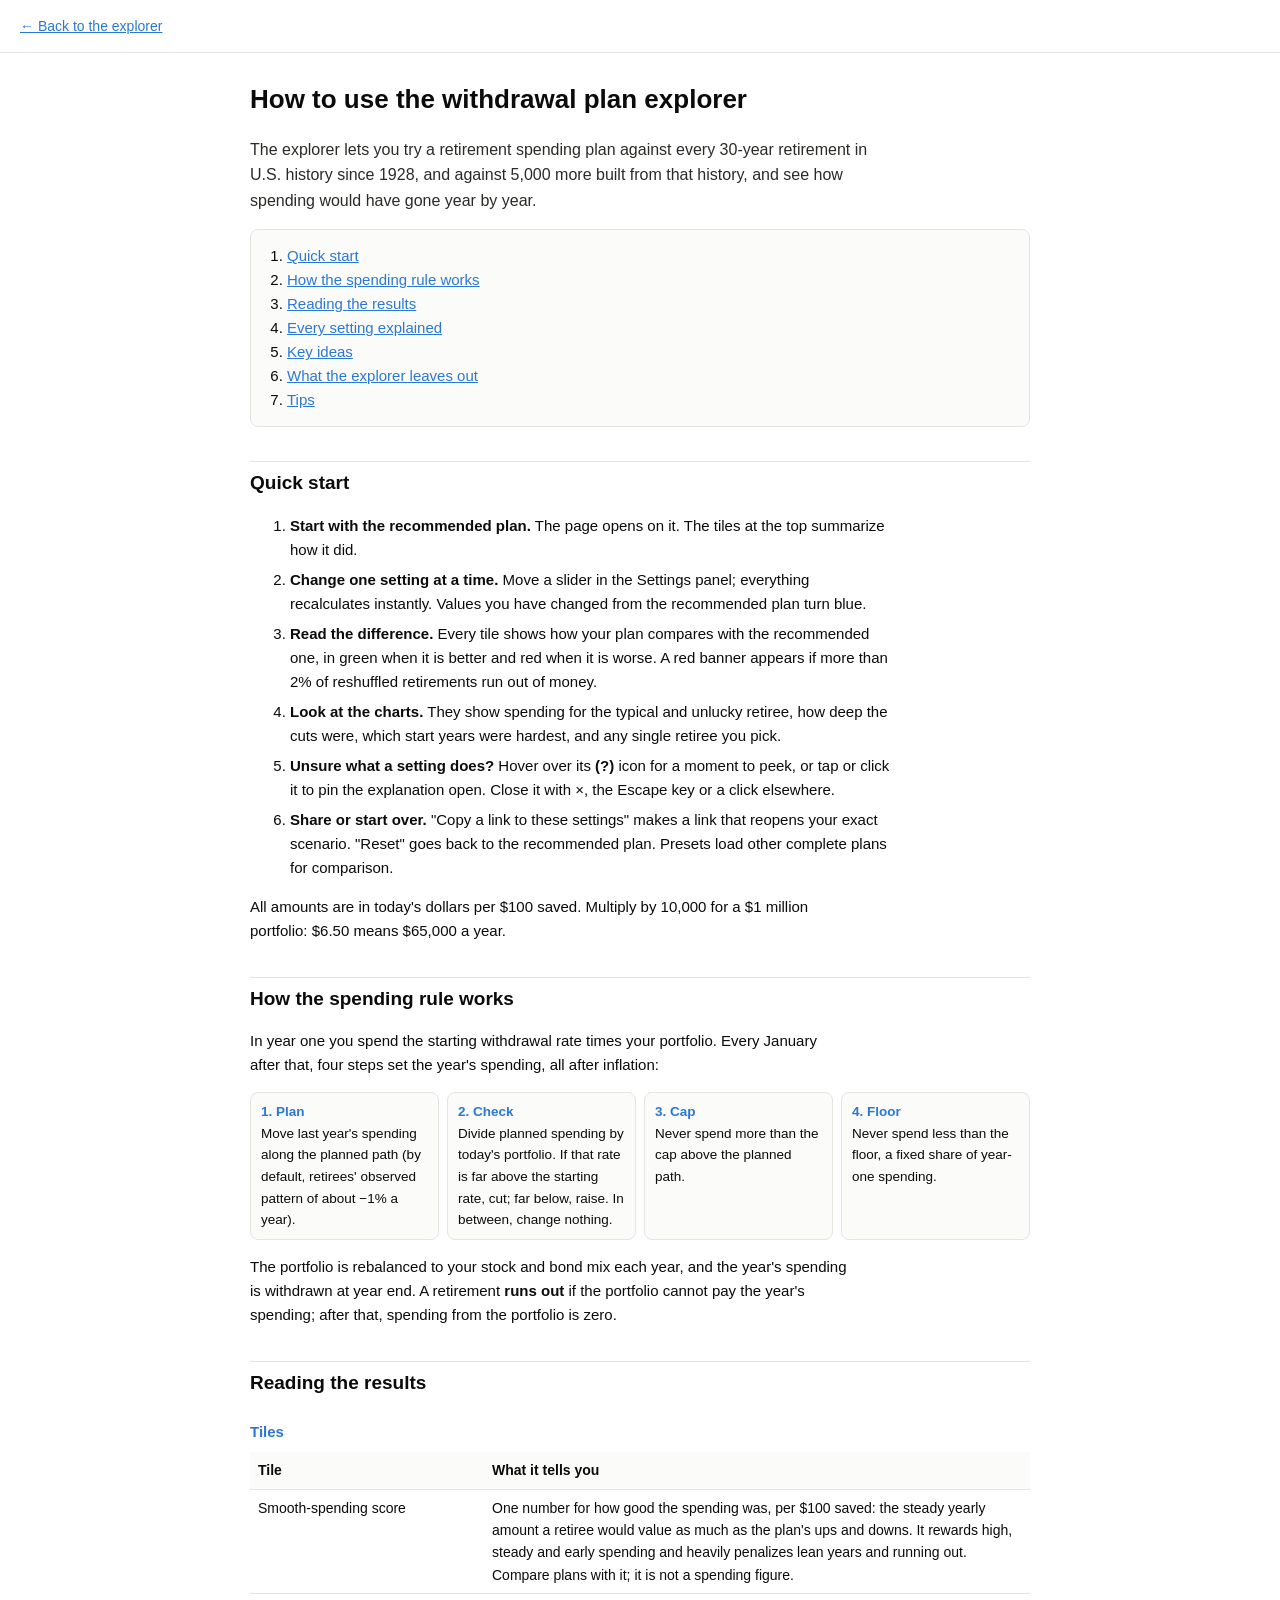
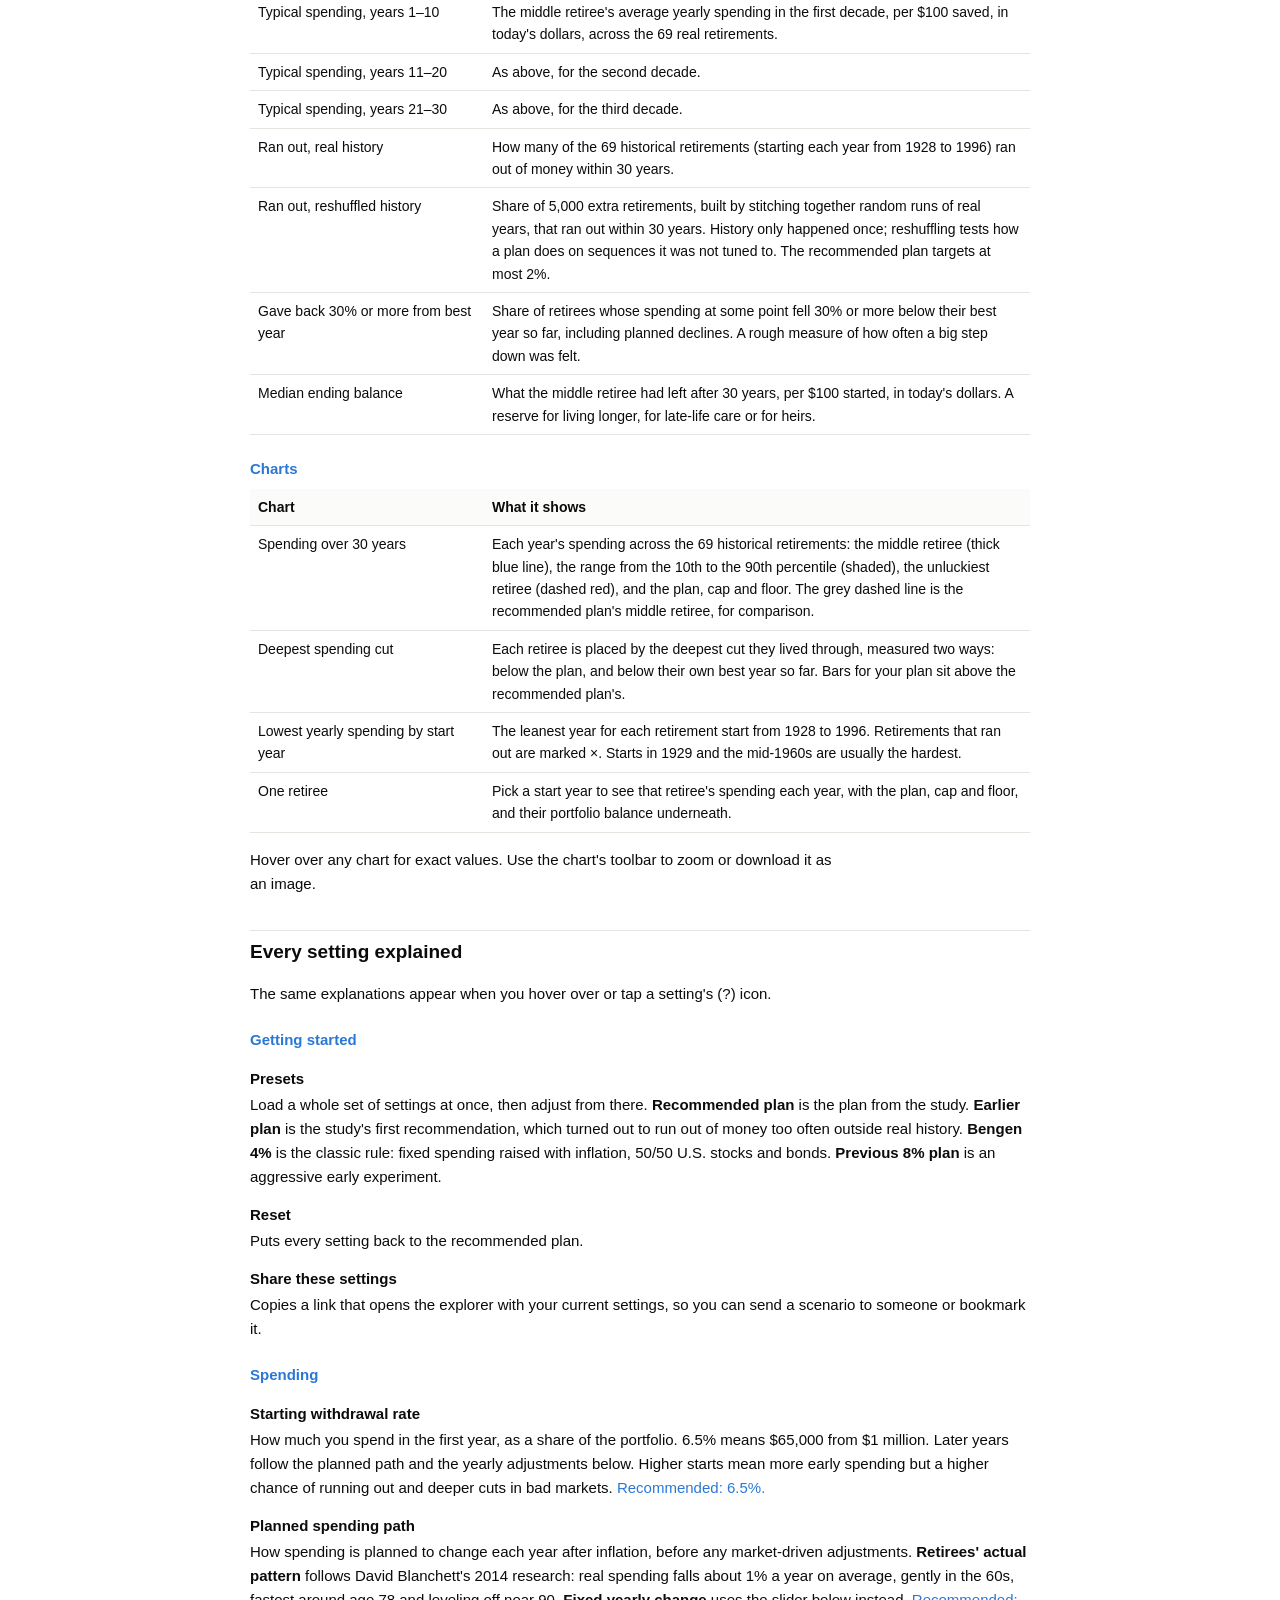
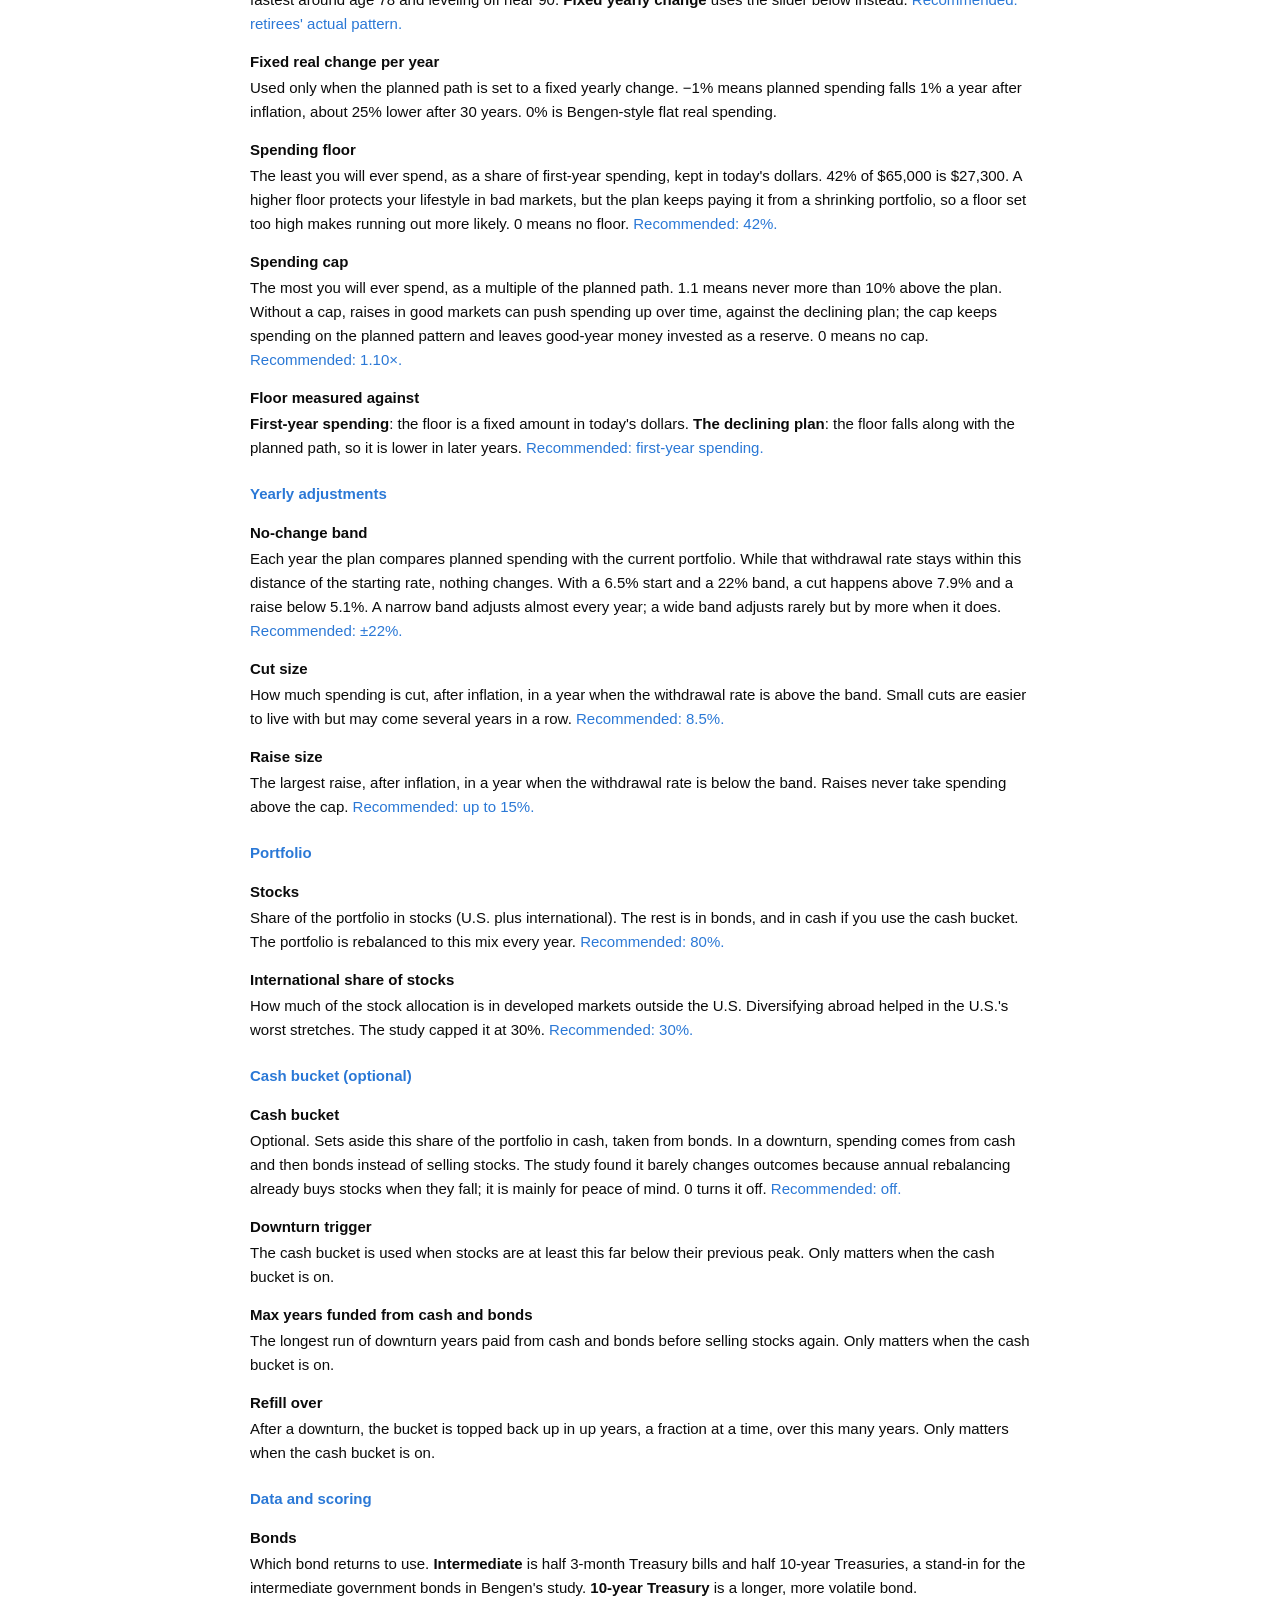
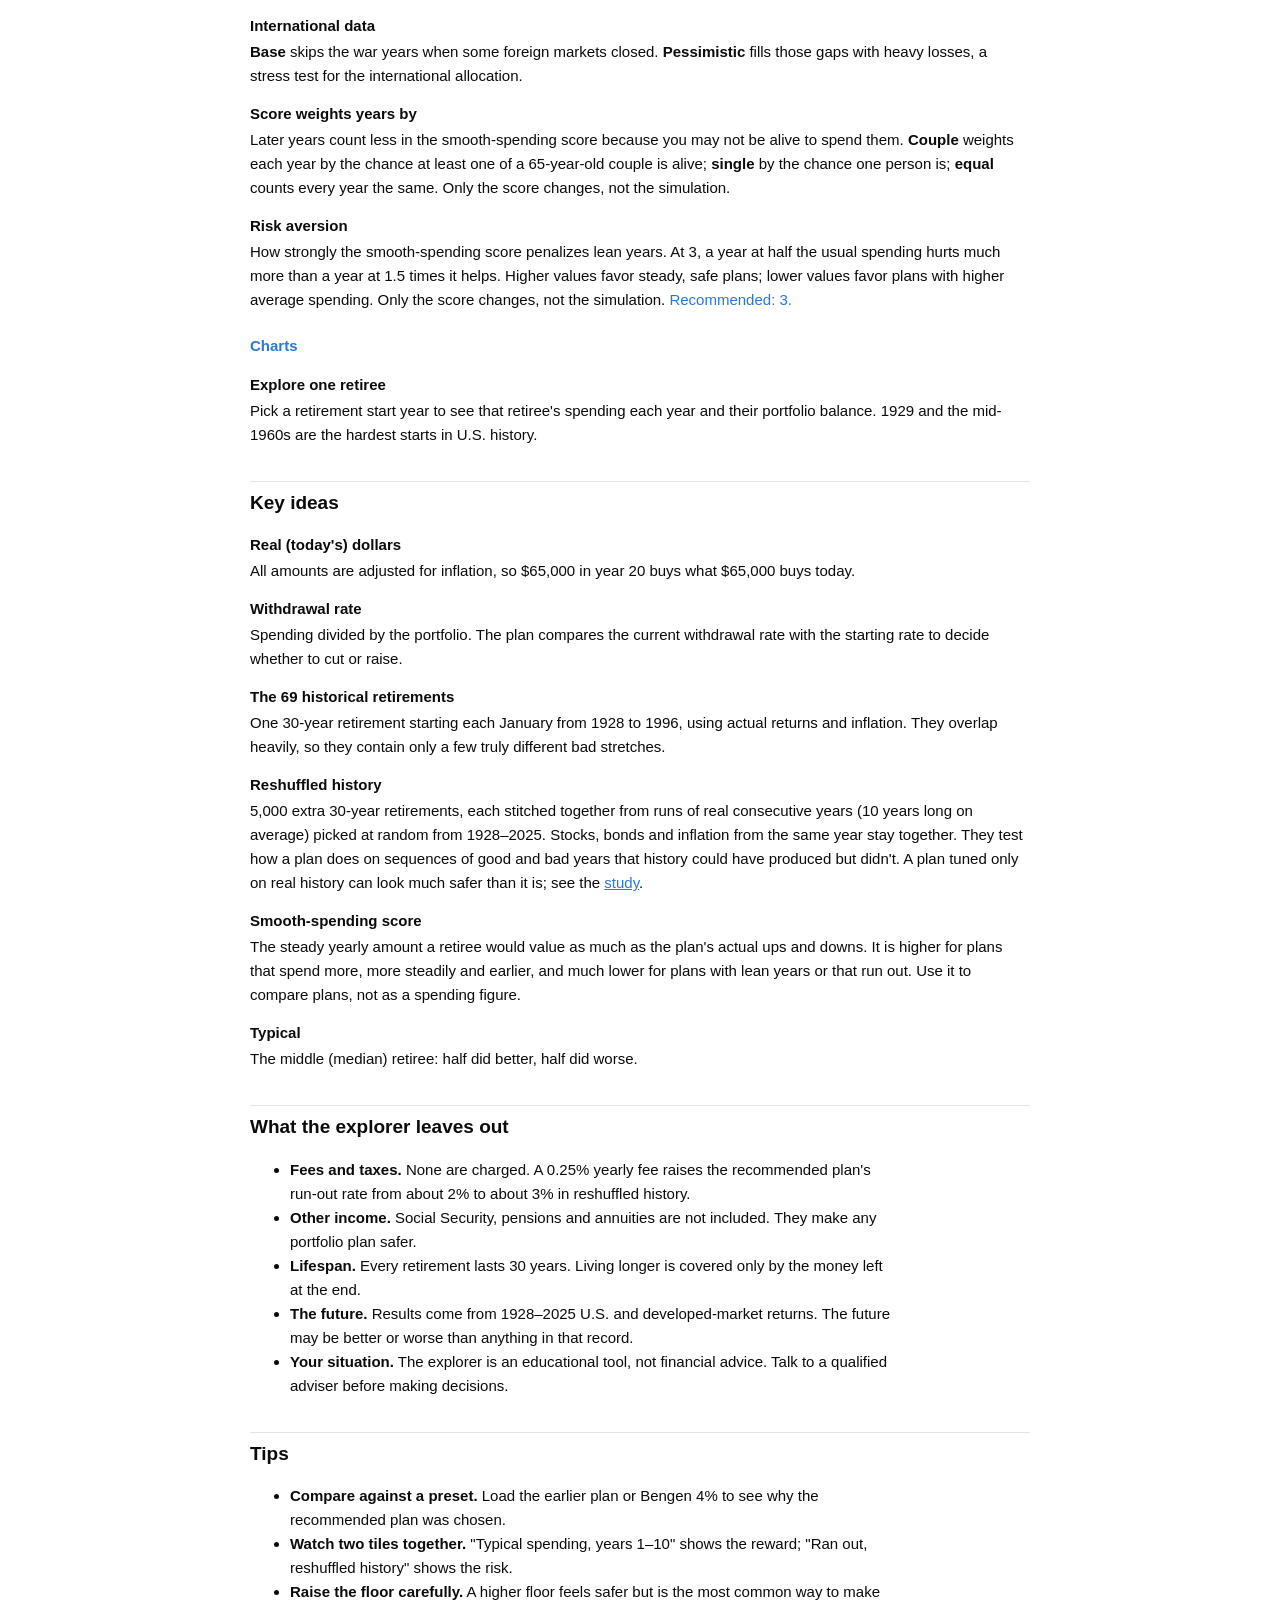
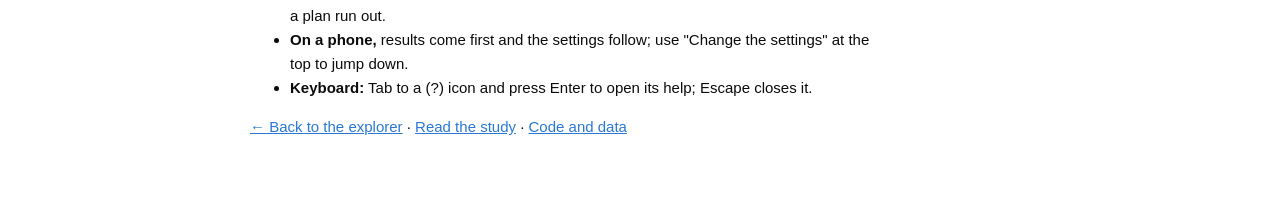
==== docs/dashboard/help.html @ 2305d361 "Dashboard help: (?) popovers for every control and tile, and a how-to page - help.js: one source of " ====
<!doctype html>
<html lang="en">
<head>
<meta charset="utf-8">
<meta name="viewport" content="width=device-width, initial-scale=1">
<title>Explorer Help</title>
<meta name="description" content="How to use the withdrawal plan explorer: what each setting does, how to read the results, and what the model leaves out.">
<meta name="color-scheme" content="light">
<style>
  :root { --ink: #0b0b0b; --muted: #52514e; --grid: #e5e4df; --panel: #fbfbfa; --accent: #2a78d6; }
  * { box-sizing: border-box; }
  body { margin: 0; background: #fff; color: var(--ink); font: 15px/1.6 Inter, -apple-system, "Segoe UI", Roboto, sans-serif; }
  header { padding: 14px 20px; border-bottom: 1px solid var(--grid); }
  header a { color: var(--accent); font-size: 14px; }
  main { max-width: 820px; margin: 0 auto; padding: 8px 20px 48px; }
  h1 { font-size: 26px; margin: 18px 0 6px; }
  h2 { font-size: 19px; margin: 34px 0 8px; padding-top: 6px; border-top: 1px solid var(--grid); }
  h3 { font-size: 15px; margin: 22px 0 6px; color: var(--accent); }
  p, li { max-width: 72ch; }
  .lead { font-size: 16px; color: #2b2a27; }
  a { color: var(--accent); }
  nav.toc { background: var(--panel); border: 1px solid var(--grid); border-radius: 8px; padding: 10px 16px; margin: 16px 0; }
  nav.toc ol { margin: 4px 0; padding-left: 20px; }
  table { border-collapse: collapse; width: 100%; margin: 8px 0 4px; font-size: 14px; }
  th, td { text-align: left; vertical-align: top; padding: 7px 8px; border-bottom: 1px solid var(--grid); }
  th { font-weight: 600; background: var(--panel); }
  td:first-child { width: 30%; font-weight: 500; }
  dl.controls dt { font-weight: 600; margin-top: 14px; }
  dl.controls dd { margin: 2px 0 0; }
  .rec { color: var(--accent); font-weight: 500; }
  ol.steps li { margin: 6px 0; }
  .flow { display: grid; grid-template-columns: repeat(4, minmax(0, 1fr)); gap: 8px; margin: 10px 0; }
  .flow div { border: 1px solid var(--grid); border-radius: 8px; padding: 8px 10px; background: var(--panel); font-size: 13.5px; }
  .flow b { display: block; color: var(--accent); }
  .note { background: var(--panel); border-left: 3px solid var(--accent); padding: 8px 12px; margin: 12px 0; }
  @media (max-width: 640px) {
    main { padding: 4px 16px 40px; } header { padding: 12px 16px; }
    .flow { grid-template-columns: repeat(2, minmax(0, 1fr)); }
    td:first-child { white-space: normal; }
  }
</style>
</head>
<body>
<header><a href="./">← Back to the explorer</a></header>
<main>
<h1>How to use the withdrawal plan explorer</h1>
<p class="lead">The explorer lets you try a retirement spending plan against every 30-year retirement in U.S. history since
1928, and against 5,000 more built from that history, and see how spending would have gone year by year.</p>

<nav class="toc" aria-label="Contents"><ol>
  <li><a href="#quick">Quick start</a></li>
  <li><a href="#rule">How the spending rule works</a></li>
  <li><a href="#results">Reading the results</a></li>
  <li><a href="#settings">Every setting explained</a></li>
  <li><a href="#ideas">Key ideas</a></li>
  <li><a href="#limits">What the explorer leaves out</a></li>
  <li><a href="#tips">Tips</a></li>
</ol></nav>

<h2 id="quick">Quick start</h2>
<ol class="steps">
  <li><b>Start with the recommended plan.</b> The page opens on it. The tiles at the top summarize how it did.</li>
  <li><b>Change one setting at a time.</b> Move a slider in the Settings panel; everything recalculates instantly. Values you
    have changed from the recommended plan turn blue.</li>
  <li><b>Read the difference.</b> Every tile shows how your plan compares with the recommended one, in green when it is
    better and red when it is worse. A red banner appears if more than 2% of reshuffled retirements run out of money.</li>
  <li><b>Look at the charts.</b> They show spending for the typical and unlucky retiree, how deep the cuts were, which start
    years were hardest, and any single retiree you pick.</li>
  <li><b>Unsure what a setting does?</b> Hover over its <b>(?)</b> icon for a moment to peek, or tap or click it to pin the
    explanation open. Close it with ×, the Escape key or a click elsewhere.</li>
  <li><b>Share or start over.</b> "Copy a link to these settings" makes a link that reopens your exact scenario. "Reset" goes
    back to the recommended plan. Presets load other complete plans for comparison.</li>
</ol>
<p>All amounts are in today's dollars per $100 saved. Multiply by 10,000 for a $1 million portfolio: $6.50 means $65,000 a year.</p>

<h2 id="rule">How the spending rule works</h2>
<p>In year one you spend the starting withdrawal rate times your portfolio. Every January after that, four steps set the year's
spending, all after inflation:</p>
<div class="flow" role="list">
  <div role="listitem"><b>1. Plan</b>Move last year's spending along the planned path (by default, retirees' observed pattern of
    about −1% a year).</div>
  <div role="listitem"><b>2. Check</b>Divide planned spending by today's portfolio. If that rate is far above the starting rate,
    cut; far below, raise. In between, change nothing.</div>
  <div role="listitem"><b>3. Cap</b>Never spend more than the cap above the planned path.</div>
  <div role="listitem"><b>4. Floor</b>Never spend less than the floor, a fixed share of year-one spending.</div>
</div>
<p>The portfolio is rebalanced to your stock and bond mix each year, and the year's spending is withdrawn at year end. A
retirement <b>runs out</b> if the portfolio cannot pay the year's spending; after that, spending from the portfolio is zero.</p>

<h2 id="results">Reading the results</h2>
<h3>Tiles</h3>
<table id="tile-table"><thead><tr><th>Tile</th><th>What it tells you</th></tr></thead><tbody></tbody></table>
<h3>Charts</h3>
<table>
  <thead><tr><th>Chart</th><th>What it shows</th></tr></thead>
  <tbody>
    <tr><td>Spending over 30 years</td><td>Each year's spending across the 69 historical retirements: the middle retiree (thick
      blue line), the range from the 10th to the 90th percentile (shaded), the unluckiest retiree (dashed red), and the plan,
      cap and floor. The grey dashed line is the recommended plan's middle retiree, for comparison.</td></tr>
    <tr><td>Deepest spending cut</td><td>Each retiree is placed by the deepest cut they lived through, measured two ways:
      below the plan, and below their own best year so far. Bars for your plan sit above the recommended plan's.</td></tr>
    <tr><td>Lowest yearly spending by start year</td><td>The leanest year for each retirement start from 1928 to 1996.
      Retirements that ran out are marked ×. Starts in 1929 and the mid-1960s are usually the hardest.</td></tr>
    <tr><td>One retiree</td><td>Pick a start year to see that retiree's spending each year, with the plan, cap and floor, and
      their portfolio balance underneath.</td></tr>
  </tbody>
</table>
<p>Hover over any chart for exact values. Use the chart's toolbar to zoom or download it as an image.</p>

<h2 id="settings">Every setting explained</h2>
<p>The same explanations appear when you hover over or tap a setting's (?) icon.</p>
<div id="settings-list"></div>

<h2 id="ideas">Key ideas</h2>
<dl class="controls">
  <dt>Real (today's) dollars</dt>
  <dd>All amounts are adjusted for inflation, so $65,000 in year 20 buys what $65,000 buys today.</dd>
  <dt>Withdrawal rate</dt>
  <dd>Spending divided by the portfolio. The plan compares the current withdrawal rate with the starting rate to decide
    whether to cut or raise.</dd>
  <dt>The 69 historical retirements</dt>
  <dd>One 30-year retirement starting each January from 1928 to 1996, using actual returns and inflation. They overlap heavily,
    so they contain only a few truly different bad stretches.</dd>
  <dt>Reshuffled history</dt>
  <dd>5,000 extra 30-year retirements, each stitched together from runs of real consecutive years (10 years long on average)
    picked at random from 1928–2025. Stocks, bonds and inflation from the same year stay together. They test how a plan does
    on sequences of good and bad years that history could have produced but didn't. A plan tuned only on real history can
    look much safer than it is; see the <a href="../beyond-the-4pct-rule.html">study</a>.</dd>
  <dt>Smooth-spending score</dt>
  <dd>The steady yearly amount a retiree would value as much as the plan's actual ups and downs. It is higher for plans that
    spend more, more steadily and earlier, and much lower for plans with lean years or that run out. Use it to compare plans,
    not as a spending figure.</dd>
  <dt>Typical</dt>
  <dd>The middle (median) retiree: half did better, half did worse.</dd>
</dl>

<h2 id="limits">What the explorer leaves out</h2>
<ul>
  <li><b>Fees and taxes.</b> None are charged. A 0.25% yearly fee raises the recommended plan's run-out rate from about 2% to
    about 3% in reshuffled history.</li>
  <li><b>Other income.</b> Social Security, pensions and annuities are not included. They make any portfolio plan safer.</li>
  <li><b>Lifespan.</b> Every retirement lasts 30 years. Living longer is covered only by the money left at the end.</li>
  <li><b>The future.</b> Results come from 1928–2025 U.S. and developed-market returns. The future may be better or worse than
    anything in that record.</li>
  <li><b>Your situation.</b> The explorer is an educational tool, not financial advice. Talk to a qualified adviser before
    making decisions.</li>
</ul>

<h2 id="tips">Tips</h2>
<ul>
  <li><b>Compare against a preset.</b> Load the earlier plan or Bengen 4% to see why the recommended plan was chosen.</li>
  <li><b>Watch two tiles together.</b> "Typical spending, years 1–10" shows the reward; "Ran out, reshuffled history" shows
    the risk.</li>
  <li><b>Raise the floor carefully.</b> A higher floor feels safer but is the most common way to make a plan run out.</li>
  <li><b>On a phone,</b> results come first and the settings follow; use "Change the settings" at the top to jump down.</li>
  <li><b>Keyboard:</b> Tab to a (?) icon and press Enter to open its help; Escape closes it.</li>
</ul>
<p><a href="./">← Back to the explorer</a> · <a href="../beyond-the-4pct-rule.html">Read the study</a> ·
  <a href="https://github.com/nicky-s-sandhu/beyond-4pct">Code and data</a></p>
</main>
<script src="help.js"></script>
<script>
  (function () {
    var H = Help.HELP;
    var groups = [
      ["Getting started", ["preset", "reset", "share"]],
      ["Spending", ["rate", "curve", "drift", "floor", "ceiling", "floor_mode"]],
      ["Yearly adjustments", ["band", "cut_step", "raise_step"]],
      ["Portfolio", ["stocks", "intl"]],
      ["Cash bucket (optional)", ["cash", "threshold", "max_years", "refill_years"]],
      ["Data and scoring", ["bonds", "intl_series", "who", "gamma"]],
      ["Charts", ["year"]]
    ];
    var html = "";
    groups.forEach(function (g) {
      html += "<h3>" + g[0] + "</h3><dl class=\"controls\">";
      g[1].forEach(function (k) {
        var h = H[k];
        html += "<dt id=\"" + k + "\">" + h[0] + "</dt><dd>" + h[1] + (h[2] ? " <span class=\"rec\">" + h[2] + ".</span>" : "") + "</dd>";
      });
      html += "</dl>";
    });
    document.getElementById("settings-list").innerHTML = html;
    var rows = "";
    ["t_score", "t_typ1", "t_typ2", "t_typ3", "t_hist", "t_boot", "t_give", "t_end"].forEach(function (k) {
      rows += "<tr><td>" + H[k][0] + "</td><td>" + H[k][1] + "</td></tr>";
    });
    document.querySelector("#tile-table tbody").innerHTML = rows;
  })();
</script>
</body>
</html>
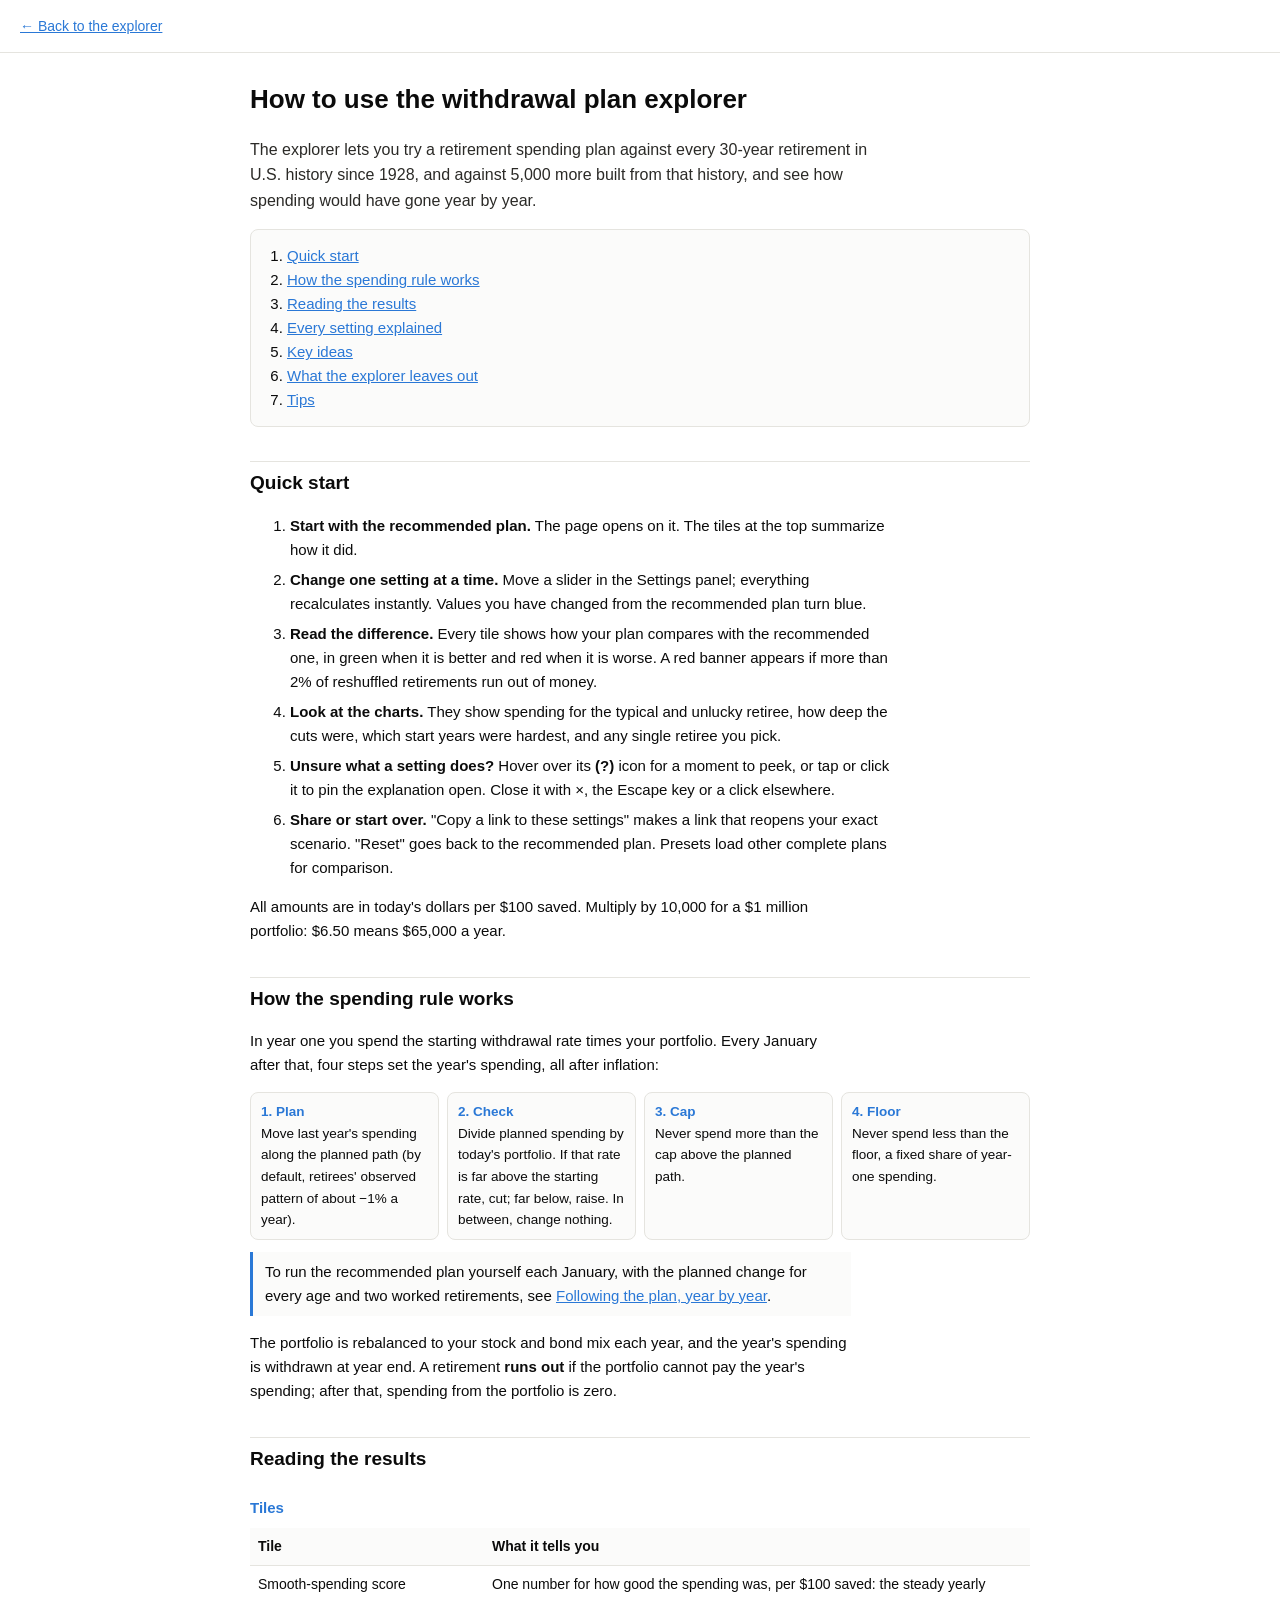
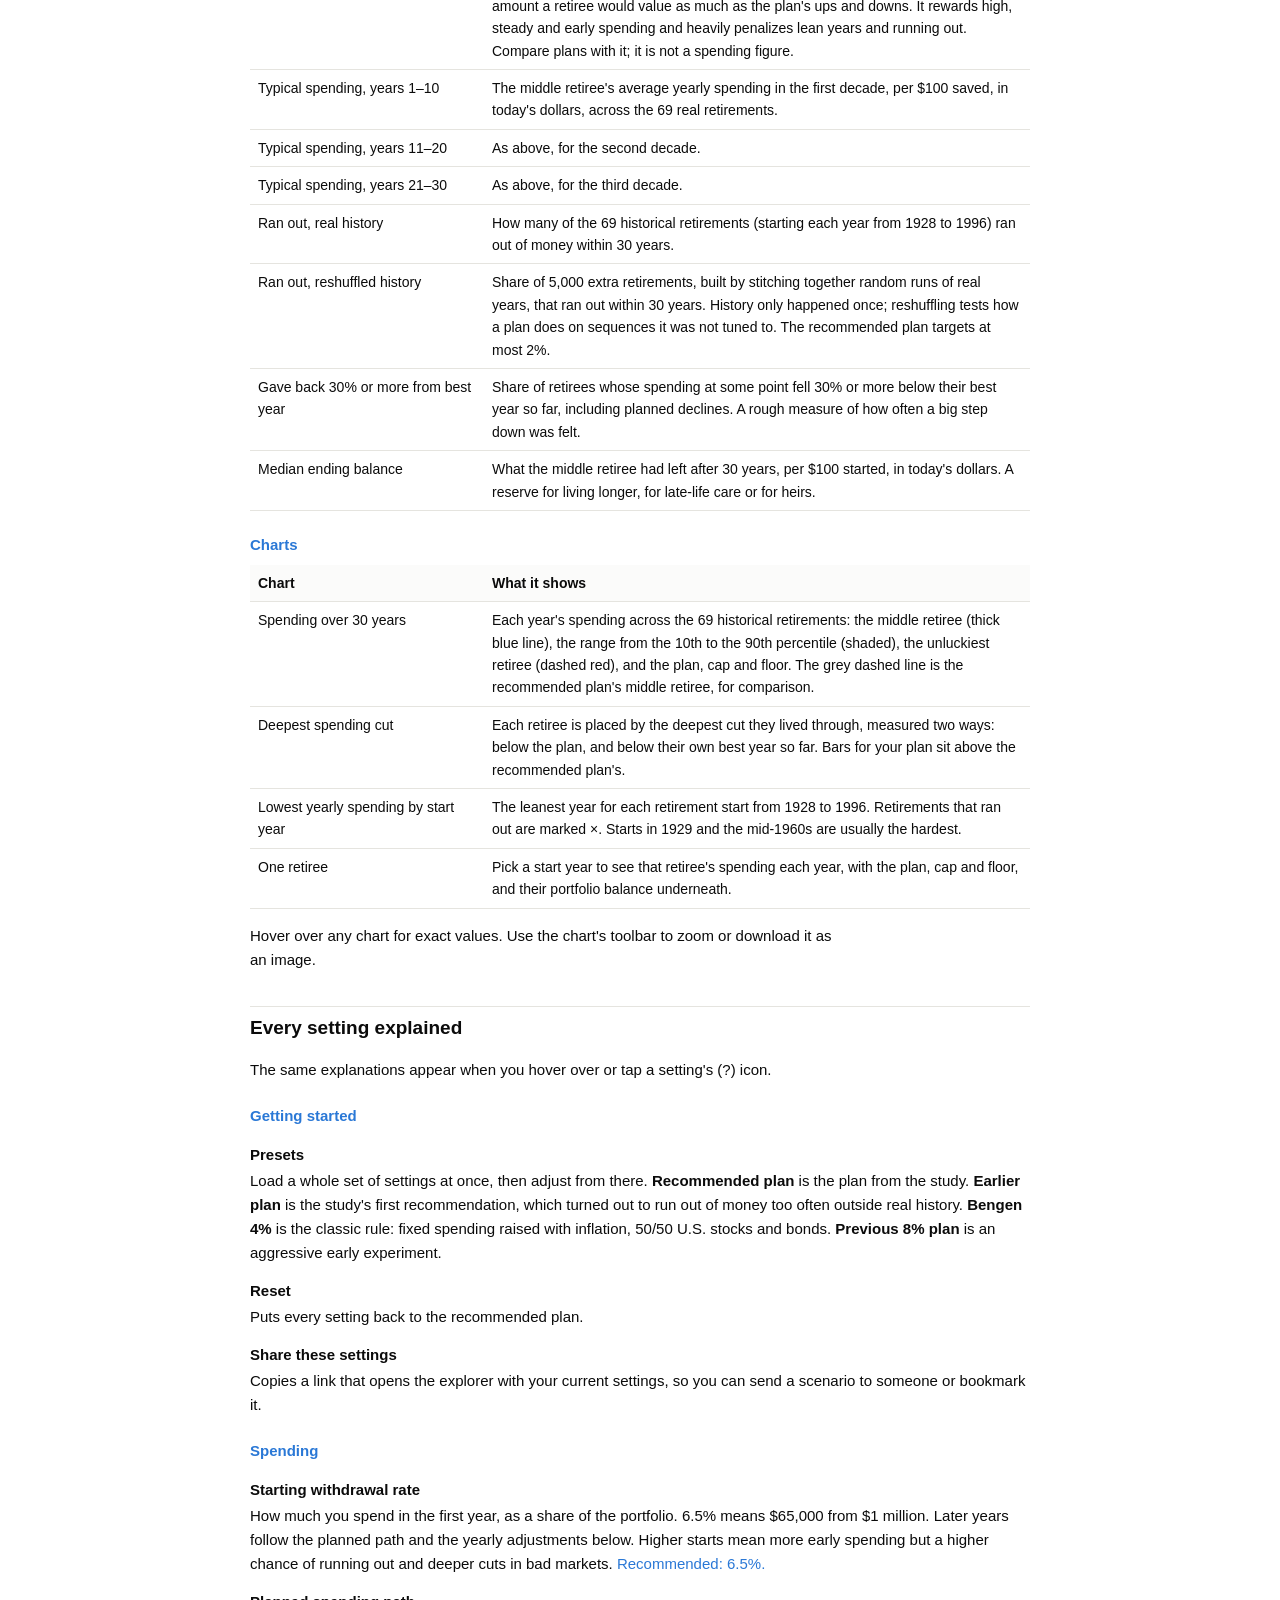
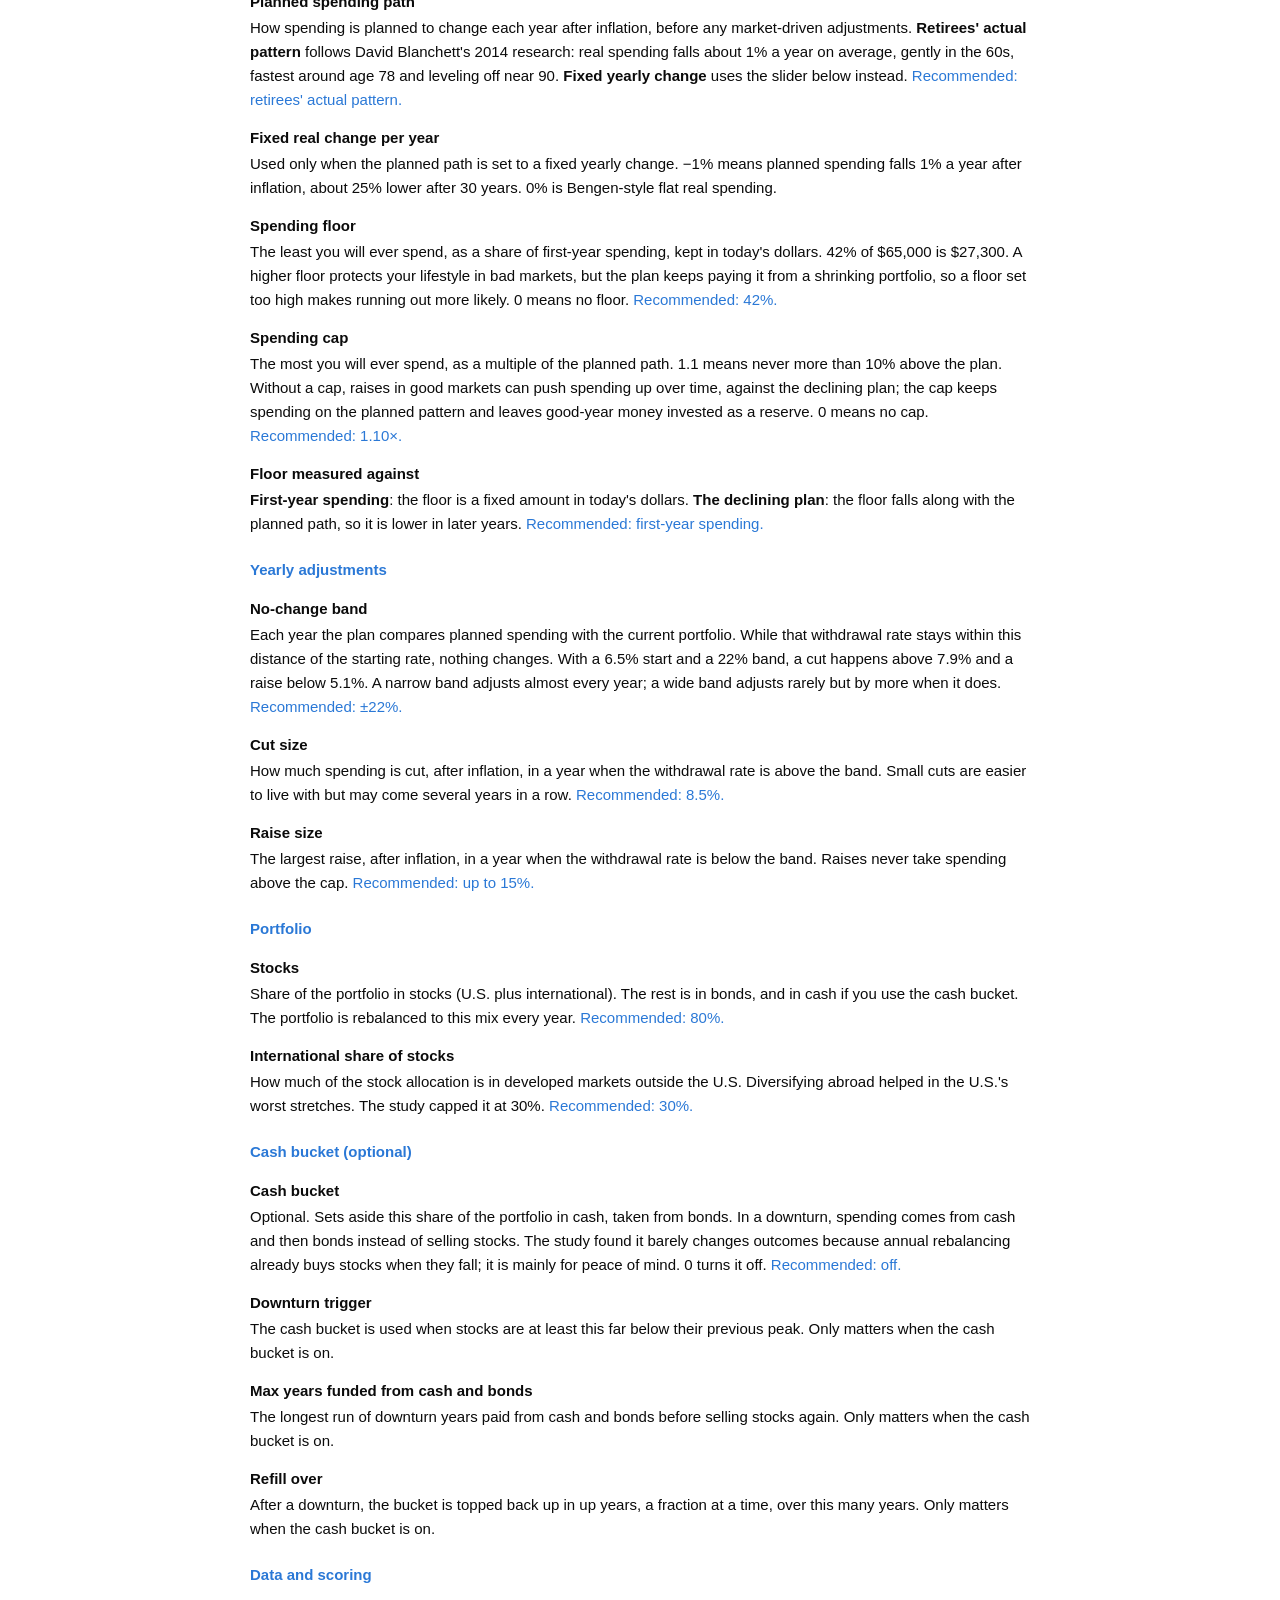
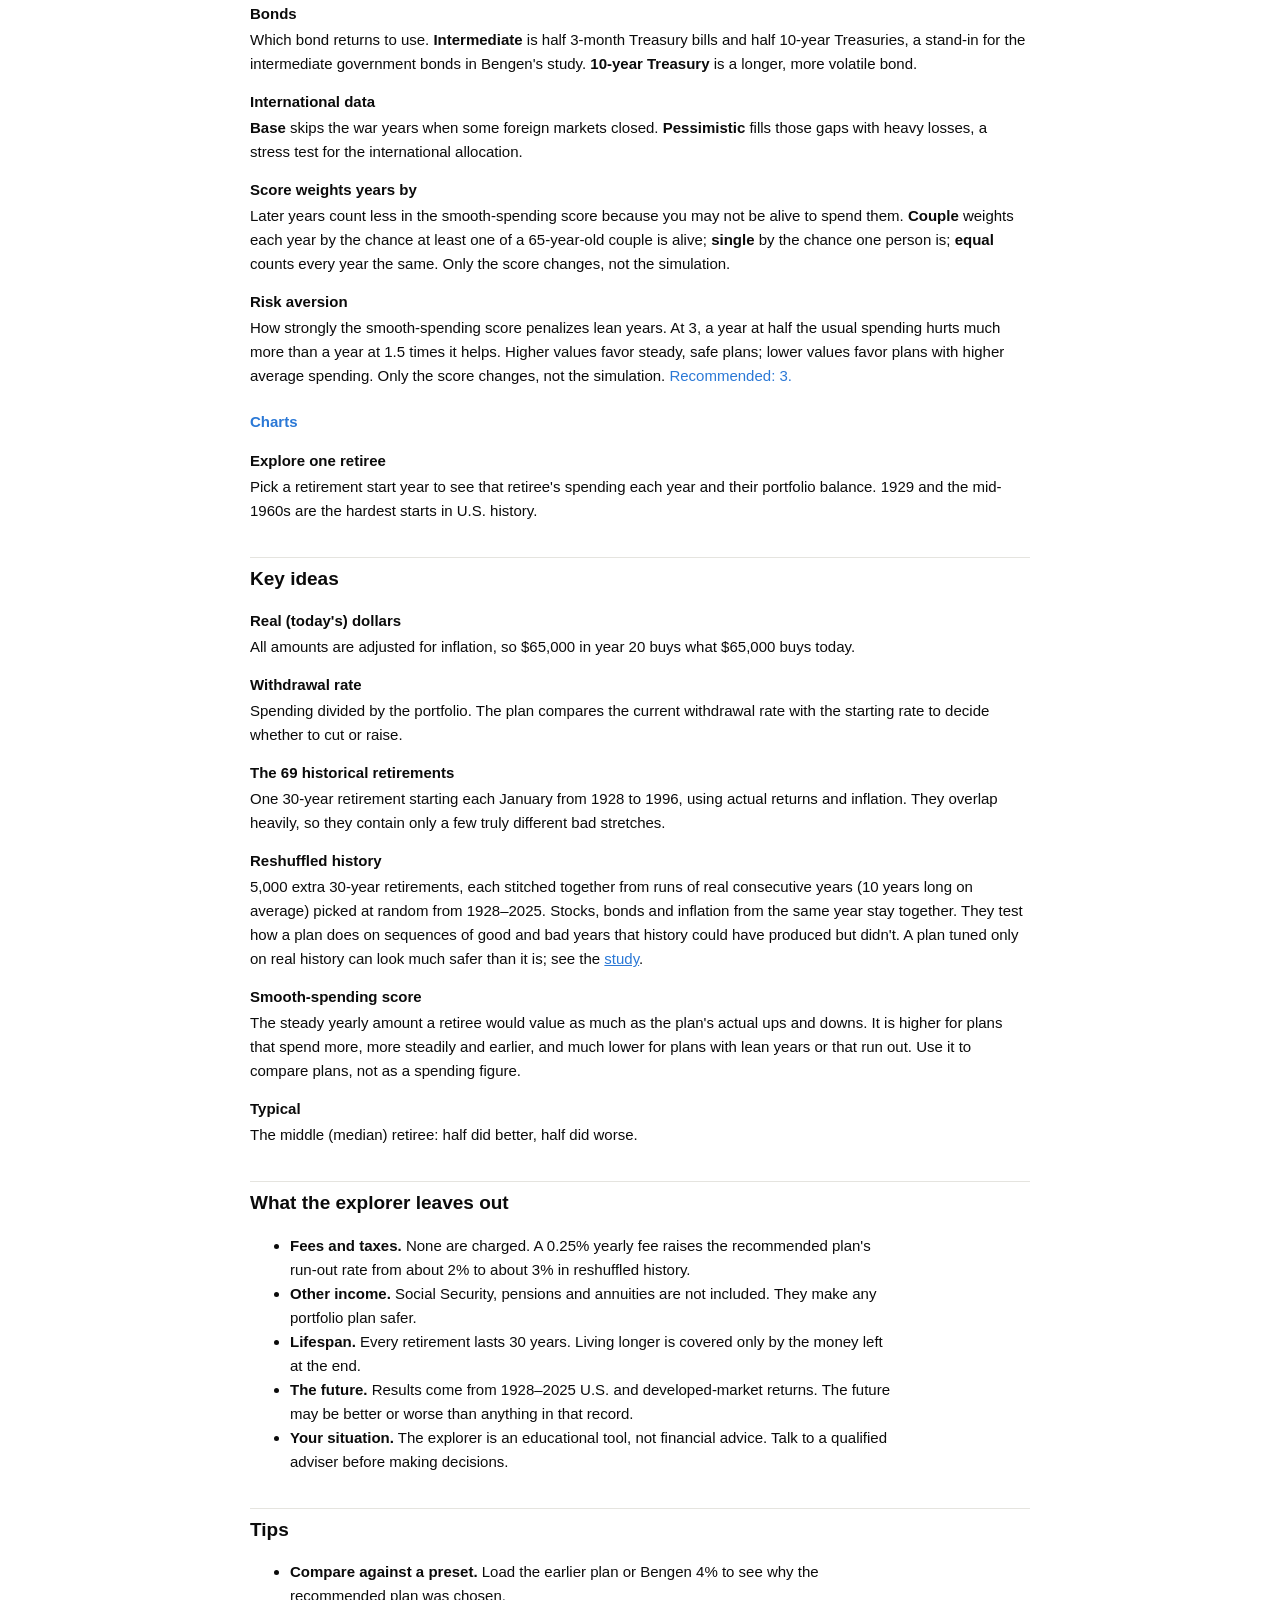
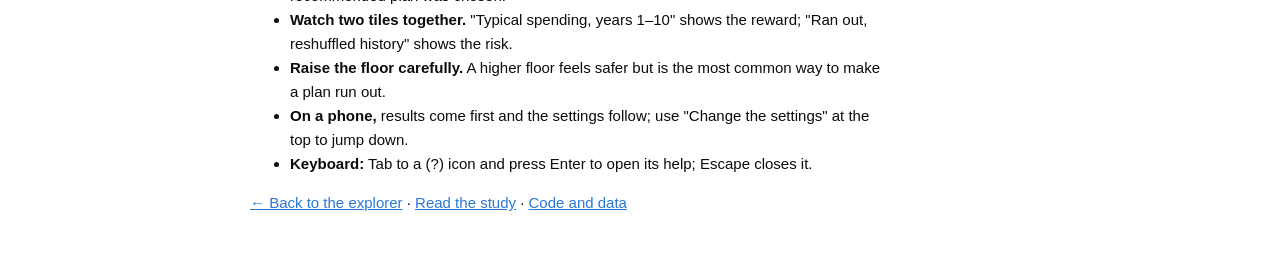
==== commit 574b8448: "Add a year-by-year guide to following the recommended plan docs/following-the-plan.md: the rule in o" ====
--- a/docs/dashboard/help.html
+++ b/docs/dashboard/help.html
@@ -84,6 +84,8 @@
   <div role="listitem"><b>3. Cap</b>Never spend more than the cap above the planned path.</div>
   <div role="listitem"><b>4. Floor</b>Never spend less than the floor, a fixed share of year-one spending.</div>
 </div>
+<p class="note">To run the recommended plan yourself each January, with the planned change for every age and two worked
+retirements, see <a href="../following-the-plan.html">Following the plan, year by year</a>.</p>
 <p>The portfolio is rebalanced to your stock and bond mix each year, and the year's spending is withdrawn at year end. A
 retirement <b>runs out</b> if the portfolio cannot pay the year's spending; after that, spending from the portfolio is zero.</p>
 
